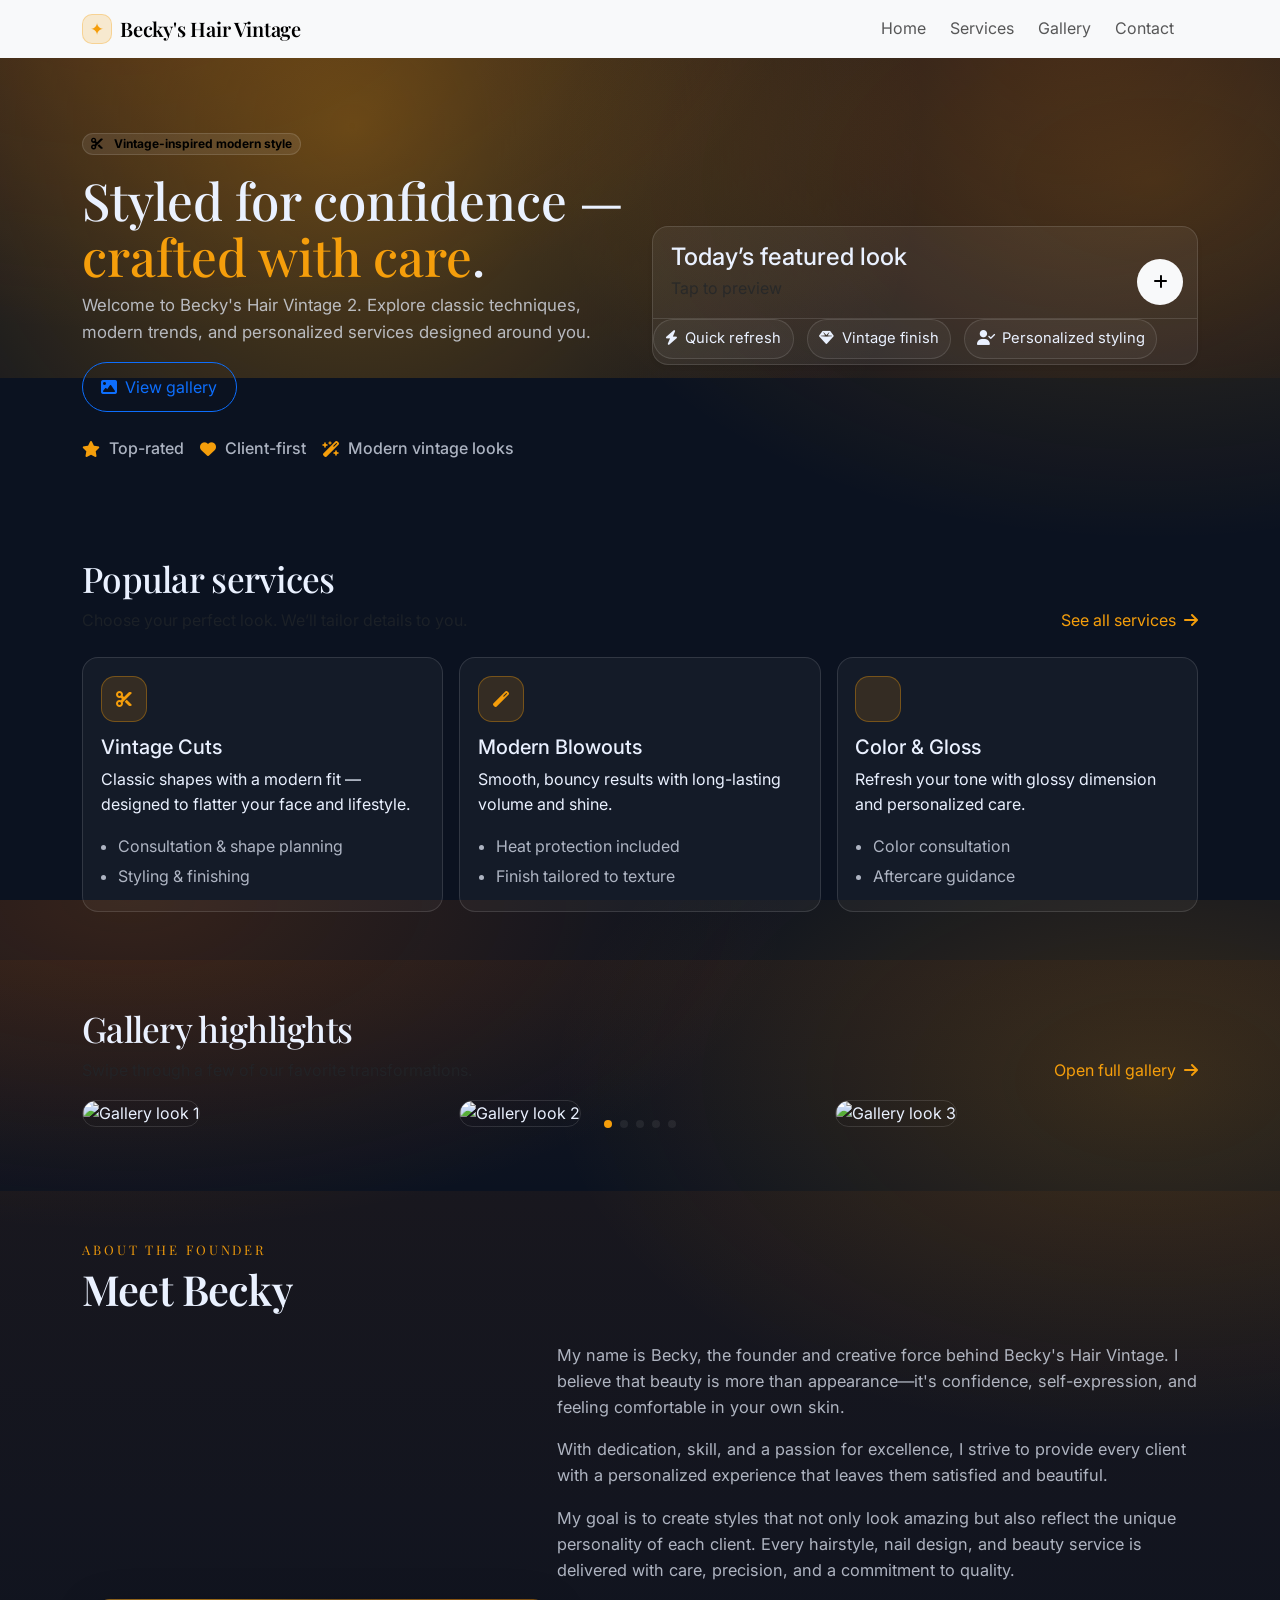
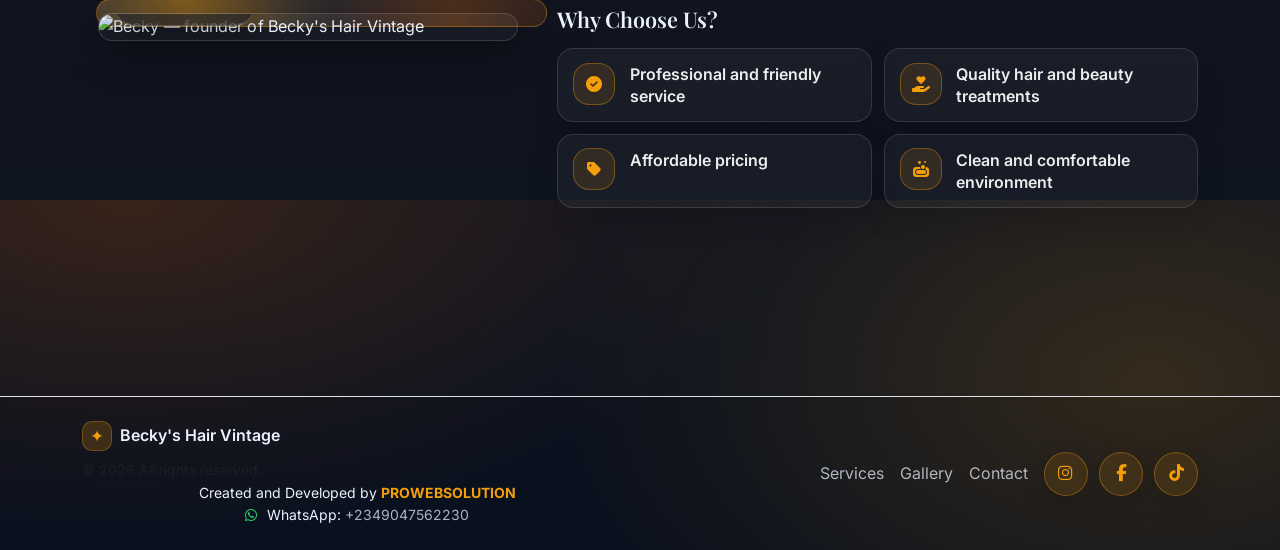
==== index.html @ 11198c38 "Initial commit - BECKY" ====
<!doctype html>
<html lang="en">
  <head>
    <meta charset="utf-8" />
    <meta name="viewport" content="width=device-width, initial-scale=1" />
    <meta name="description" content="Becky's Hair Vintage — professional hair styling, vintage-inspired looks, and bookings." />
    <meta name="theme-color" content="#b45309" />

    <title>Becky's Hair Vintage</title>

    <!-- Google Fonts -->
    <link rel="preconnect" href="https://fonts.googleapis.com" />
    <link rel="preconnect" href="https://fonts.gstatic.com" crossorigin />
    <link href="https://fonts.googleapis.com/css2?family=Playfair+Display:wght@400;600&family=Inter:wght@300;400;600&display=swap" rel="stylesheet" />

    <!-- Bootstrap 5 -->
    <link href="https://cdn.jsdelivr.net/npm/bootstrap@5.3.3/dist/css/bootstrap.min.css" rel="stylesheet" />

    <!-- Font Awesome -->
    <link href="https://cdnjs.cloudflare.com/ajax/libs/font-awesome/6.5.2/css/all.min.css" rel="stylesheet" />

    <!-- AOS -->
    <link href="https://cdn.jsdelivr.net/npm/aos@2.3.4/dist/aos.css" rel="stylesheet" />

    <!-- Swiper -->
    <link href="https://cdn.jsdelivr.net/npm/swiper@11/swiper-bundle.min.css" rel="stylesheet" />

    <!-- GLightbox -->
    <link href="https://cdn.jsdelivr.net/npm/glightbox/dist/css/glightbox.min.css" rel="stylesheet" />

    <!-- Custom styles -->
    <link rel="stylesheet" href="./css/style.css" />

    <!-- Favicons (placeholders) -->
    <link rel="icon" href="./assets/icons/favicon.ico" type="image/x-icon" />
    <link rel="apple-touch-icon" href="./assets/icons/apple-touch-icon.png" />
  </head>

  <body>
    <a class="skip-link" href="#main">Skip to content</a>

    <!-- Header / Navbar -->
    <header class="site-header" data-aos="fade-down">
      <nav class="navbar navbar-expand-lg bg-body-tertiary py-2" aria-label="Primary navigation">
        <div class="container">
          <a class="navbar-brand d-flex align-items-center gap-2" href="./index.html" aria-label="Becky's Hair Vintage 2 Home">
            <span class="brand-mark" aria-hidden="true">✦</span>
            <span class="brand-text">Becky's Hair Vintage</span>
          </a>

          <button
            class="navbar-toggler"
            type="button"
            data-bs-toggle="collapse"
            data-bs-target="#navbarNav"
            aria-controls="navbarNav"
            aria-expanded="false"
            aria-label="Toggle navigation"
          >
            <span class="navbar-toggler-icon" aria-hidden="true"></span>
          </button>

          <div class="collapse navbar-collapse" id="navbarNav">
            <ul class="navbar-nav ms-auto align-items-lg-center gap-lg-2">
              <li class="nav-item"><a class="nav-link" href="./index.html">Home</a></li>
              <li class="nav-item"><a class="nav-link" href="./pages/services.html">Services</a></li>
              <li class="nav-item"><a class="nav-link" href="./pages/gallery.html">Gallery</a></li>

              <li class="nav-item"><a class="nav-link" href="./pages/contact.html">Contact</a></li>
            </ul>

            <div class="ms-lg-3 mt-3 mt-lg-0">

            </div>
          </div>
        </div>
      </nav>
    </header>

    <main id="main" class="site-main">
      <!-- Hero -->
      <section class="hero position-relative overflow-hidden">
        <div class="hero-bg" aria-hidden="true"></div>
        <div class="container py-5 py-lg-6">
          <div class="row align-items-center g-4">
            <div class="col-12 col-lg-6">
              <div class="hero-badge" data-aos="fade-up">
                <span class="badge rounded-pill text-bg-light"><i class="fa-solid fa-scissors me-2" aria-hidden="true"></i> Vintage-inspired modern style</span>
              </div>
              <h1 class="hero-title mt-3" data-aos="fade-up" data-aos-delay="100">
                Styled for confidence —
                <span class="text-accent">crafted with care</span>.
              </h1>
              <p class="hero-lead" data-aos="fade-up" data-aos-delay="200">
                Welcome to Becky's Hair Vintage 2. Explore classic techniques, modern trends, and personalized services designed around you.
              </p>
              <div class="hero-cta d-flex flex-column flex-sm-row gap-2" data-aos="fade-up" data-aos-delay="300">

                <a class="btn btn-outline-primary rounded-pill" href="./pages/gallery.html"><i class="fa-solid fa-image me-2" aria-hidden="true"></i>View gallery</a>
              </div>
              <div class="hero-trust d-flex flex-wrap gap-3 mt-4" data-aos="fade-up" data-aos-delay="350">
                <div class="trust-item"><i class="fa-solid fa-star" aria-hidden="true"></i><span>Top-rated</span></div>
                <div class="trust-item"><i class="fa-solid fa-heart" aria-hidden="true"></i><span>Client-first</span></div>
                <div class="trust-item"><i class="fa-solid fa-wand-magic-sparkles" aria-hidden="true"></i><span>Modern vintage looks</span></div>
              </div>
            </div>

            <div class="col-12 col-lg-6" data-aos="zoom-in" data-aos-delay="150">
              <div class="hero-card shadow-sm">
                <div class="hero-card-top">
                  <h2 class="h4 mb-1">Today’s featured look</h2>
                  <p class="text-muted mb-0">Tap to preview</p>
                </div>

                <div class="hero-preview ratio ratio-16x10">
                  <img
                    src="./assets/images/hero-featured.jpg"
                    alt="Featured vintage hairstyle preview"
                    loading="lazy"
                  />
                  <a
                    href="./assets/images/hero-featured.jpg"
                    class="glightbox btn btn-light rounded-circle preview-btn"
                    aria-label="Preview featured look in a lightbox"
                  >
                    <i class="fa-solid fa-plus" aria-hidden="true"></i>
                  </a>
                </div>

                <div class="hero-card-bottom d-flex gap-2 flex-wrap">
                  <span class="chip"><i class="fa-solid fa-bolt" aria-hidden="true"></i>Quick refresh</span>
                  <span class="chip"><i class="fa-solid fa-gem" aria-hidden="true"></i>Vintage finish</span>
                  <span class="chip"><i class="fa-solid fa-user-check" aria-hidden="true"></i>Personalized styling</span>
                </div>
              </div>
            </div>
          </div>
        </div>
      </section>

      <!-- Services quick grid -->
      <section class="section py-5" aria-labelledby="services-title">
        <div class="container">
          <div class="d-flex align-items-end justify-content-between flex-wrap gap-3 mb-4">
            <div>
              <h2 class="section-title" id="services-title" data-aos="fade-up">Popular services</h2>
              <p class="text-muted mb-0" data-aos="fade-up" data-aos-delay="100">Choose your perfect look. We’ll tailor details to you.</p>
            </div>
            <a class="link-accent" href="./pages/services.html" data-aos="fade-up" data-aos-delay="150">See all services <i class="fa-solid fa-arrow-right ms-1" aria-hidden="true"></i></a>
          </div>

          <div class="row g-3">
            <article class="col-12 col-md-6 col-lg-4" data-aos="fade-up">
              <div class="service-card h-100">
                <div class="service-icon" aria-hidden="true"><i class="fa-solid fa-cut"></i></div>
                <h3 class="h5">Vintage Cuts</h3>
                <p>Classic shapes with a modern fit — designed to flatter your face and lifestyle.</p>
                <ul class="mini-list">
                  <li>Consultation & shape planning</li>
                  <li>Styling & finishing</li>
                </ul>
              </div>
            </article>

            <article class="col-12 col-md-6 col-lg-4" data-aos="fade-up" data-aos-delay="50">
              <div class="service-card h-100">
                <div class="service-icon" aria-hidden="true"><i class="fa-solid fa-wand-magic"></i></div>
                <h3 class="h5">Modern Blowouts</h3>
                <p>Smooth, bouncy results with long-lasting volume and shine.</p>
                <ul class="mini-list">
                  <li>Heat protection included</li>
                  <li>Finish tailored to texture</li>
                </ul>
              </div>
            </article>

            <article class="col-12 col-md-6 col-lg-4" data-aos="fade-up" data-aos-delay="100">
              <div class="service-card h-100">
                <div class="service-icon" aria-hidden="true"><i class="fa-solid fa-sparkles"></i></div>
                <h3 class="h5">Color & Gloss</h3>
                <p>Refresh your tone with glossy dimension and personalized care.</p>
                <ul class="mini-list">
                  <li>Color consultation</li>
                  <li>Aftercare guidance</li>
                </ul>
              </div>
            </article>
          </div>
        </div>
      </section>

      <!-- Gallery teaser (Swiper) -->
      <section class="section section-alt py-5" aria-labelledby="gallery-title">
        <div class="container">
          <div class="d-flex align-items-end justify-content-between flex-wrap gap-3 mb-3">
            <div>
              <h2 class="section-title" id="gallery-title" data-aos="fade-up">Gallery highlights</h2>
              <p class="text-muted mb-0" data-aos="fade-up" data-aos-delay="100">Swipe through a few of our favorite transformations.</p>
            </div>
            <a class="link-accent" href="./pages/gallery.html" data-aos="fade-up" data-aos-delay="150">Open full gallery <i class="fa-solid fa-arrow-right ms-1" aria-hidden="true"></i></a>
          </div>

          <div class="swiper mySwiper" data-aos="fade-up" data-aos-delay="200">
            <div class="swiper-wrapper">
              <div class="swiper-slide">
                <a href="./assets/images/gallery-1.jpg" class="glightbox" aria-label="Open gallery image 1">
                  <img src="./assets/images/gallery-1.jpg" alt="Gallery look 1" loading="lazy" />
                </a>
              </div>
              <div class="swiper-slide">
                <a href="./assets/images/gallery-2.jpg" class="glightbox" aria-label="Open gallery image 2">
                  <img src="./assets/images/gallery-2.jpg" alt="Gallery look 2" loading="lazy" />
                </a>
              </div>
              <div class="swiper-slide">
                <a href="./assets/images/gallery-3.jpg" class="glightbox" aria-label="Open gallery image 3">
                  <img src="./assets/images/gallery-3.jpg" alt="Gallery look 3" loading="lazy" />
                </a>
              </div>
              <div class="swiper-slide">
                <a href="./assets/images/gallery-4.jpg" class="glightbox" aria-label="Open gallery image 4">
                  <img src="./assets/images/gallery-4.jpg" alt="Gallery look 4" loading="lazy" />
                </a>
              </div>
              <div class="swiper-slide">
                <a href="./assets/images/gallery-5.jpg" class="glightbox" aria-label="Open gallery image 5">
                  <img src="./assets/images/gallery-5.jpg" alt="Gallery look 5" loading="lazy" />
                </a>
              </div>
            </div>

            <div class="swiper-pagination" aria-hidden="true"></div>
          </div>
        </div>
      </section>

      <!-- About the Founder -->
      <section class="section section-alt py-5" aria-labelledby="founder-heading">
        <div class="container">
          <div class="d-flex align-items-end justify-content-between flex-wrap gap-3 mb-4">
            <div>
              <div class="founder-kicker" data-aos="fade-up">ABOUT THE FOUNDER</div>
              <h2 class="founder-title" id="founder-heading" data-aos="fade-up" data-aos-delay="100">Meet Becky</h2>
            </div>
          </div>

          <div class="row g-4 align-items-center">
            <div class="col-12 col-lg-5">
              <div class="founder-portrait-wrap" data-aos="zoom-in" data-aos-delay="150">
                <div class="founder-frame" aria-hidden="true"></div>
                <figure class="founder-portrait m-0">
                  <img
                    src="./assets/images/profile.jpg"
                    alt="Becky — founder of Becky's Hair Vintage"
                    loading="lazy"
                  />
                  <figcaption class="founder-portrait-caption">
                    <span class="founder-caption-pill"><i class="fa-solid fa-gem" aria-hidden="true"></i> Luxury care</span>
                  </figcaption>
                </figure>
              </div>
            </div>

            <div class="col-12 col-lg-7">
              <div class="founder-content">
                <div class="founder-text" data-aos="fade-up">
                  <p class="mb-3">
                    My name is Becky, the founder and creative force behind Becky's Hair Vintage. I believe that beauty is more than appearance—it's confidence, self-expression, and feeling comfortable in your own skin.
                  </p>
                  <p class="mb-3">
                    With dedication, skill, and a passion for excellence, I strive to provide every client with a personalized experience that leaves them satisfied and beautiful.
                  </p>
                  <p class="mb-4">
                    My goal is to create styles that not only look amazing but also reflect the unique personality of each client. Every hairstyle, nail design, and beauty service is delivered with care, precision, and a commitment to quality.
                  </p>
                </div>

                <h3 class="founder-subtitle" data-aos="fade-up" data-aos-delay="80">Why Choose Us?</h3>

                <div class="founder-features" role="list" aria-label="Why choose Becky's Hair Vintage">
                  <div class="feature-card" role="listitem" data-aos="fade-up">
                    <div class="feature-icon" aria-hidden="true"><i class="fa-solid fa-circle-check"></i></div>
                    <div class="feature-body">Professional and friendly service</div>
                  </div>
                  <div class="feature-card" role="listitem" data-aos="fade-up" data-aos-delay="50">
                    <div class="feature-icon" aria-hidden="true"><i class="fa-solid fa-hand-holding-heart"></i></div>
                    <div class="feature-body">Quality hair and beauty treatments</div>
                  </div>
                  <div class="feature-card" role="listitem" data-aos="fade-up" data-aos-delay="100">
                    <div class="feature-icon" aria-hidden="true"><i class="fa-solid fa-tag"></i></div>
                    <div class="feature-body">Affordable pricing</div>
                  </div>
                  <div class="feature-card" role="listitem" data-aos="fade-up" data-aos-delay="150">
                    <div class="feature-icon" aria-hidden="true"><i class="fa-solid fa-soap"></i></div>
                    <div class="feature-body">Clean and comfortable environment</div>
                  </div>
                  <div class="feature-card" role="listitem" data-aos="fade-up" data-aos-delay="200">
                    <div class="feature-icon" aria-hidden="true"><i class="fa-solid fa-house-chimney"></i></div>
                    <div class="feature-body">Home service options available</div>
                  </div>
                  <div class="feature-card" role="listitem" data-aos="fade-up" data-aos-delay="250">
                    <div class="feature-icon" aria-hidden="true"><i class="fa-solid fa-users"></i></div>
                    <div class="feature-body">Customer satisfaction is our priority</div>
                  </div>
                </div>

                <div class="founder-cta" data-aos="fade-up" data-aos-delay="300">

                </div>
              </div>
            </div>
          </div>
        </div>
      </section>

    </main>

    <!-- Footer -->
    <footer class="site-footer border-top">
      <div class="container py-4">
        <div class="row g-3 align-items-center">
          <div class="col-12 col-md-6">
            <div class="d-flex align-items-center gap-2">
              <span class="brand-mark" aria-hidden="true">✦</span>
              <span class="fw-semibold">Becky's Hair Vintage</span>
            </div>
            <p class="text-muted mb-0 mt-2 small">© <span id="year"></span> All rights reserved.</p>
            <p class="footer-dev-credit mb-0 small">Created and Developed by <span class="footer-dev-name">PROWEBSOLUTION</span></p>
            <p class="footer-whatsapp mb-0 small">
              <i class="fa-brands fa-whatsapp footer-whatsapp-icon" aria-hidden="true"></i>
              WhatsApp: <a class="footer-whatsapp-link" href="https://wa.me/2349047562230" target="_blank" rel="noopener noreferrer">+2349047562230</a>
            </p>
          </div>
          <div class="col-12 col-md-6">
            <div class="d-flex flex-column flex-md-row gap-3 align-items-md-center justify-content-md-end">
              <ul class="footer-links list-unstyled d-flex gap-3 justify-content-md-end mb-0">
                <li><a href="./pages/services.html">Services</a></li>
                <li><a href="./pages/gallery.html">Gallery</a></li>

                <li><a href="./pages/contact.html">Contact</a></li>
              </ul>

              <div class="social-icons" aria-label="Social media links">
                <a
                  class="social-icon-btn"
                  href="https://www.instagram.com/glory.onyegbule?igsh=YjY4aDJrampneTNj"
                  target="_blank"
                  rel="noopener noreferrer"
                  aria-label="Instagram"
                >
                  <i class="fa-brands fa-instagram" aria-hidden="true"></i>
                </a>
                <a
                  class="social-icon-btn"
                  href="https://www.facebook.com/profile.php?id=61554486715387"
                  target="_blank"
                  rel="noopener noreferrer"
                  aria-label="Facebook"
                >
                  <i class="fa-brands fa-facebook-f" aria-hidden="true"></i>
                </a>
                <a
                  class="social-icon-btn"
                  href="https://www.tiktok.com/@gloryonyegbuyle?_r=1&_t=ZS-96zW1TzWjn6"
                  target="_blank"
                  rel="noopener noreferrer"
                  aria-label="TikTok"
                >
                  <i class="fa-brands fa-tiktok" aria-hidden="true"></i>
                </a>
              </div>
            </div>
          </div>

        </div>
      </div>
    </footer>

    <!-- Scripts (defer for performance) -->
    <script src="https://cdn.jsdelivr.net/npm/bootstrap@5.3.3/dist/js/bootstrap.bundle.min.js" defer></script>
    <script src="https://cdn.jsdelivr.net/npm/aos@2.3.4/dist/aos.js" defer></script>
    <script src="https://cdn.jsdelivr.net/npm/swiper@11/swiper-bundle.min.js" defer></script>
    <script src="https://cdn.jsdelivr.net/npm/glightbox/dist/js/glightbox.min.js" defer></script>

    <script src="./js/main.js" defer></script>
    <script src="./js/gallery.js" defer></script>
  </body>
</html>
---- css/style.css ----
/*
  Becky's Hair Vintage 2 — Base styles
  Mobile-first, accessible, and production-ready.
*/

:root{
  --bg: #0b1220;
  --surface: #101a2e;
  --surface-2: #0f1830;
  --text: #eaf1ff;
  --muted: rgba(234,241,255,.72);
  --border: rgba(255,255,255,.12);
  --accent: #b45309;
  --accent-2: #f59e0b;
  --primary: #b45309;
  --primary-2: #f59e0b;
  --shadow: 0 10px 30px rgba(0,0,0,.25);
  --radius: 16px;
}

*{box-sizing:border-box}
html,body{height:100%}
body{
  margin:0;
  font-family:"Inter", system-ui, -apple-system, Segoe UI, Roboto, Helvetica, Arial, sans-serif;
  background: radial-gradient(1200px 600px at 10% 0%, rgba(180,83,9,.25), transparent 55%),
              radial-gradient(1000px 600px at 90% 20%, rgba(245,158,11,.18), transparent 60%),
              var(--bg);
  color: var(--text);
  line-height:1.6;
}

a{color:inherit; text-decoration:none}
a:hover{color:var(--primary-2)}

/* Accessibility */
.skip-link{
  position:absolute;
  top:-100px;
  left:12px;
  padding:.6rem .9rem;
  background:#fff;
  color:#000;
  z-index:9999;
  border-radius:999px;
  transition:top .2s ease;
}
.skip-link:focus{top:12px}

:focus-visible{
  outline:3px solid rgba(245,158,11,.9);
  outline-offset:3px;
}

/* Layout helpers */
.site-header{position:sticky; top:0; z-index:1000}
.site-main{min-height:60vh}
.section{padding:0}
.section-title{font-family:"Playfair Display", serif; font-size: clamp(1.5rem, 3vw, 2.2rem); letter-spacing:-.02em}
.section-alt{background: linear-gradient(180deg, rgba(180,83,9,.08), rgba(180,83,9,.00));}

.link-accent{color:var(--primary-2)}
.link-accent:hover{color:var(--primary-2)}

/* Hero */
.hero{padding-top:1.5rem}
.hero-bg{
  position:absolute;
  inset:-100px -80px auto -80px;
  height:420px;
  background: radial-gradient(circle at 30% 40%, rgba(245,158,11,.35), transparent 55%),
              radial-gradient(circle at 80% 10%, rgba(180,83,9,.25), transparent 50%);
  filter: blur(0px);
  pointer-events:none;
}

.hero-title{
  font-family:"Playfair Display", serif;
  font-size: clamp(2rem, 5vw, 3.2rem);
  line-height:1.1;
}
.text-accent{color:var(--primary-2)}

.hero-lead{color:var(--muted); font-size:1.05rem}

.hero-cta .btn{padding:.75rem 1.15rem}

.hero-badge .badge{background: rgba(255,255,255,.08) !important; border:1px solid var(--border)}

.hero-card{
  background: rgba(255,255,255,.06);
  border:1px solid var(--border);
  border-radius: var(--radius);
  box-shadow: var(--shadow);
  overflow:hidden;
}
.hero-card-top{padding:1rem 1.1rem; border-bottom:1px solid var(--border)}
.hero-preview{position:relative}
.hero-preview img{
  width:100%;
  height:100%;
  object-fit:cover;
  display:block;
  transform: scale(1.01);
}
.preview-btn{
  position:absolute;
  inset:auto 14px 14px auto;
  width:46px;
  height:46px;
  display:grid;
  place-items:center;
  border:1px solid var(--border);
}

.chip{
  display:inline-flex;
  align-items:center;
  gap:.45rem;
  padding:.45rem .7rem;
  border-radius:999px;
  border:1px solid var(--border);
  background: rgba(255,255,255,.04);
  margin:0 .35rem .35rem 0;
  font-size:.92rem;
}

/* Navbar brand */
.brand-mark{
  display:inline-grid;
  place-items:center;
  width:30px;
  height:30px;
  border-radius:10px;
  background: rgba(245,158,11,.18);
  border:1px solid rgba(245,158,11,.3);
  color: var(--primary-2);
  font-size:1.05rem;
}
.brand-text{font-family:"Playfair Display", serif; font-weight:600; letter-spacing:-.01em}

/* Trust */
.hero-trust{margin-top:1rem}
.trust-item{display:flex; align-items:center; gap:.55rem; color:var(--muted); font-weight:500}
.trust-item i{color:var(--primary-2)}

/* Cards */
.service-card{
  height:100%;
  padding:1.1rem;
  border-radius: var(--radius);
  border:1px solid var(--border);
  background: rgba(255,255,255,.04);
  transition: transform .15s ease, border-color .15s ease;
}
.service-card:hover{transform: translateY(-2px); border-color: rgba(245,158,11,.55)}
.service-icon{
  width:46px; height:46px;
  border-radius:14px;
  display:grid; place-items:center;
  background: rgba(245,158,11,.14);
  border:1px solid rgba(245,158,11,.35);
  color: var(--primary-2);
  margin-bottom:.8rem;
}
.mini-list{padding-left:1.1rem; color:var(--muted); margin:0}
.mini-list li{margin:.25rem 0}

/* Testimonials */
.testimonial{
  padding:1.1rem;
  border-radius: var(--radius);
  border:1px solid var(--border);
  background: rgba(255,255,255,.04);
}
.avatar{
  width:38px; height:38px;
  border-radius: 14px;
  display:grid; place-items:center;
  background: rgba(245,158,11,.14);
  border:1px solid rgba(245,158,11,.35);
  color: var(--primary-2);
  font-weight:700;
}

/* Swiper */
.mySwiper{padding-bottom:1rem}
.swiper-slide img{width:100%; height:260px; object-fit:cover; border-radius: 14px; border:1px solid var(--border)}
.swiper-pagination-bullet{background: rgba(255,255,255,.35)}
.swiper-pagination-bullet-active{background: var(--primary-2)}

/* Founder */
.founder-kicker{
  font-family:"Playfair Display", serif;
  letter-spacing:.22em;
  font-size:.82rem;
  color: rgba(245,158,11,.95);
}

.founder-title{
  font-family:"Playfair Display", serif;
  font-weight:600;
  letter-spacing:-.02em;
  font-size: clamp(1.75rem, 4vw, 2.6rem);
  margin: .25rem 0 0;
}

.founder-portrait-wrap{
  position:relative;
  display:grid;
  place-items:center;
}

.founder-frame{
  position:absolute;
  width: 100%;
  height: 100%;
  border-radius: 22px;
  background:
    radial-gradient(circle at 20% 10%, rgba(245,158,11,.42), transparent 40%),
    radial-gradient(circle at 80% 90%, rgba(180,83,9,.35), transparent 45%),
    linear-gradient(135deg, rgba(255,255,255,.12), rgba(255,255,255,.02));
  border: 1px solid rgba(245,158,11,.35);
  box-shadow: 0 16px 45px rgba(0,0,0,.28);
  transform: translate(14px, -14px);
  transition: transform .35s ease, box-shadow .35s ease, border-color .35s ease, filter .35s ease;
  filter: saturate(1.05);
}

.founder-portrait{
  position:relative;
  width: min(420px, 100%);
  border-radius: 18px;
  overflow:hidden;
  border:1px solid rgba(255,255,255,.14);
  background: rgba(255,255,255,.04);
  transition: transform .35s ease, box-shadow .35s ease;
  box-shadow: 0 14px 40px rgba(0,0,0,.25);
}

.founder-portrait img{
  width:100%;
  height:100%;
  display:block;
  object-fit: cover;
  transform: scale(1.01);
  transition: transform .55s ease;
}

.founder-portrait-caption{
  position:absolute;
  inset:auto 14px 14px 14px;
}

.founder-caption-pill{
  display:inline-flex;
  align-items:center;
  gap:.55rem;
  padding:.55rem .85rem;
  border-radius:999px;
  background: rgba(11,18,32,.55);
  border:1px solid rgba(255,255,255,.18);
  color: rgba(255,255,255,.92);
  backdrop-filter: blur(10px);
  font-weight:600;
  box-shadow: 0 10px 25px rgba(0,0,0,.22);
}

.founder-portrait-wrap:hover .founder-frame{
  transform: translate(0px, 0px);
  border-color: rgba(245,158,11,.6);
  box-shadow: 0 22px 65px rgba(0,0,0,.35);
}

.founder-portrait-wrap:hover .founder-portrait{
  transform: translateY(-4px);
}

.founder-portrait-wrap:hover .founder-portrait img{
  transform: scale(1.06);
}

.founder-content{
  padding: .25rem 0;
}

.founder-content p{
  color: var(--muted);
  font-size: 1.02rem;
}

.founder-subtitle{
  font-family:"Playfair Display", serif;
  font-weight:600;
  font-size: 1.35rem;
  margin: 1.25rem 0 .95rem;
}

.founder-features{
  display:grid;
  grid-template-columns: 1fr;
  gap: .75rem;
  margin-bottom: 1.15rem;
}

@media (min-width: 768px){
  .founder-features{grid-template-columns: 1fr 1fr;}
}

.feature-card{
  display:flex;
  align-items:flex-start;
  gap: .9rem;
  padding: .85rem .95rem;
  border-radius: var(--radius);
  border:1px solid var(--border);
  background: rgba(255,255,255,.04);
  box-shadow: 0 10px 30px rgba(0,0,0,.12);
}

.feature-icon{
  width:42px;
  height:42px;
  border-radius: 16px;
  display:grid;
  place-items:center;
  background: rgba(245,158,11,.12);
  border:1px solid rgba(245,158,11,.35);
  color: var(--primary-2);
  flex: 0 0 auto;
}

.feature-body{
  font-weight: 600;
  color: rgba(255,255,255,.92);
  line-height: 1.35;
  padding-top: .1rem;
}

.founder-cta-btn{padding: .8rem 1.2rem; letter-spacing: .02em; font-weight:700}

/* Forms (shared) */
.form-card{
  background: rgba(255,255,255,.04);
  border:1px solid var(--border);
  border-radius: var(--radius);
  padding:1.1rem;
}
.label-muted{color:var(--muted)}

/* Footer */
.site-footer{margin-top:2rem; background: rgba(0,0,0,.08)}
.footer-links a{color:var(--muted)}
.footer-links a:hover{color:var(--primary-2)}


.footer-dev-credit,
.footer-whatsapp{
  text-align:center;
}

.footer-dev-name{
  color: var(--primary-2);
  font-weight: 700;
}

.footer-whatsapp-icon{
  color:#25D366;
  margin-right:.4rem;
}

.footer-whatsapp-link{
  color: var(--muted);
  text-decoration: none;
  transition: color .18s ease, transform .18s ease, text-decoration-color .18s ease;
}

.footer-whatsapp-link:hover{
  color:#ffffff;
  transform: translateY(-1px);
  text-decoration: underline;
  text-decoration-color: rgba(245,158,11,.9);
  text-underline-offset: 3px;
}

@media (max-width: 767.98px){
  .site-footer .row{
    text-align:center;
  }
}


/* Social icons (Luxury) */
.social-icons{
  display:flex;
  gap:.7rem;
  flex-wrap:wrap;
  align-items:center;
}

/* Contact page enhancements */
.contact-actions{
  display:flex;
  gap:.7rem;
  flex-wrap:wrap;
  margin-bottom:1rem;
}

.action-btn{
  display:inline-flex;
  align-items:center;
  justify-content:center;
  gap:.5rem;
  padding:.65rem 1rem;
  border-radius:999px;
  border:1px solid var(--border);
  background: rgba(255,255,255,.04);
  color: var(--text);
  transition: transform .18s ease, border-color .18s ease, background .18s ease;
  font-weight:600;
}

.action-btn:hover{
  transform: translateY(-2px);
  border-color: rgba(245,158,11,.65);
  background: rgba(245,158,11,.14);
}

.action-btn:focus-visible{outline:3px solid rgba(245,158,11,.9); outline-offset:3px;}

.action-btn-call{background: rgba(180,83,9,.10);}
.action-btn-whatsapp{border-color: rgba(16,185,129,.45); background: rgba(16,185,129,.10);}
.action-btn-directions{border-color: rgba(59,130,246,.45); background: rgba(59,130,246,.10);}

.info-card{
  background: rgba(255,255,255,.04);
  border:1px solid var(--border);
  border-radius: var(--radius);
  padding: .9rem 1rem;
  margin-top: .75rem;
}

@media (min-width: 992px){
  .contact-info-grid{
    display:grid;
    grid-template-columns: 1fr;
  }
  .info-card{margin-top: .85rem;}
}


.social-icon-btn{
  width:44px;
  height:44px;
  border-radius:999px;
  display:inline-grid;
  place-items:center;
  border:1px solid rgba(245,158,11,.35);
  background: rgba(245,158,11,.12);
  color: var(--primary-2);
  box-shadow: 0 8px 24px rgba(0,0,0,.18);
  transition: transform .18s ease, box-shadow .18s ease, background .18s ease, border-color .18s ease, color .18s ease;
  position:relative;
  overflow:hidden;
}

.social-icon-btn i{font-size:1.05rem}

.social-icon-btn::before{
  content:"";
  position:absolute;
  inset:-2px;
  background: radial-gradient(circle at 30% 20%, rgba(245,158,11,.45), transparent 55%);
  opacity:0;
  transition: opacity .18s ease;
}

.social-icon-btn:hover{
  transform: translateY(-3px);
  border-color: rgba(245,158,11,.7);
  background: rgba(245,158,11,.18);
  box-shadow: 0 14px 38px rgba(0,0,0,.28);
  color: #fff;
}

.social-icon-btn:hover::before{opacity:1}

.social-icon-btn:focus-visible{
  outline:3px solid rgba(245,158,11,.9);
  outline-offset:3px;
}

@media (prefers-reduced-motion: reduce){
  *{scroll-behavior:auto !important}
  .social-icon-btn{transition:none}
}

/* Reduced motion */
@media (prefers-reduced-motion: reduce){
  *{scroll-behavior:auto !important}
}
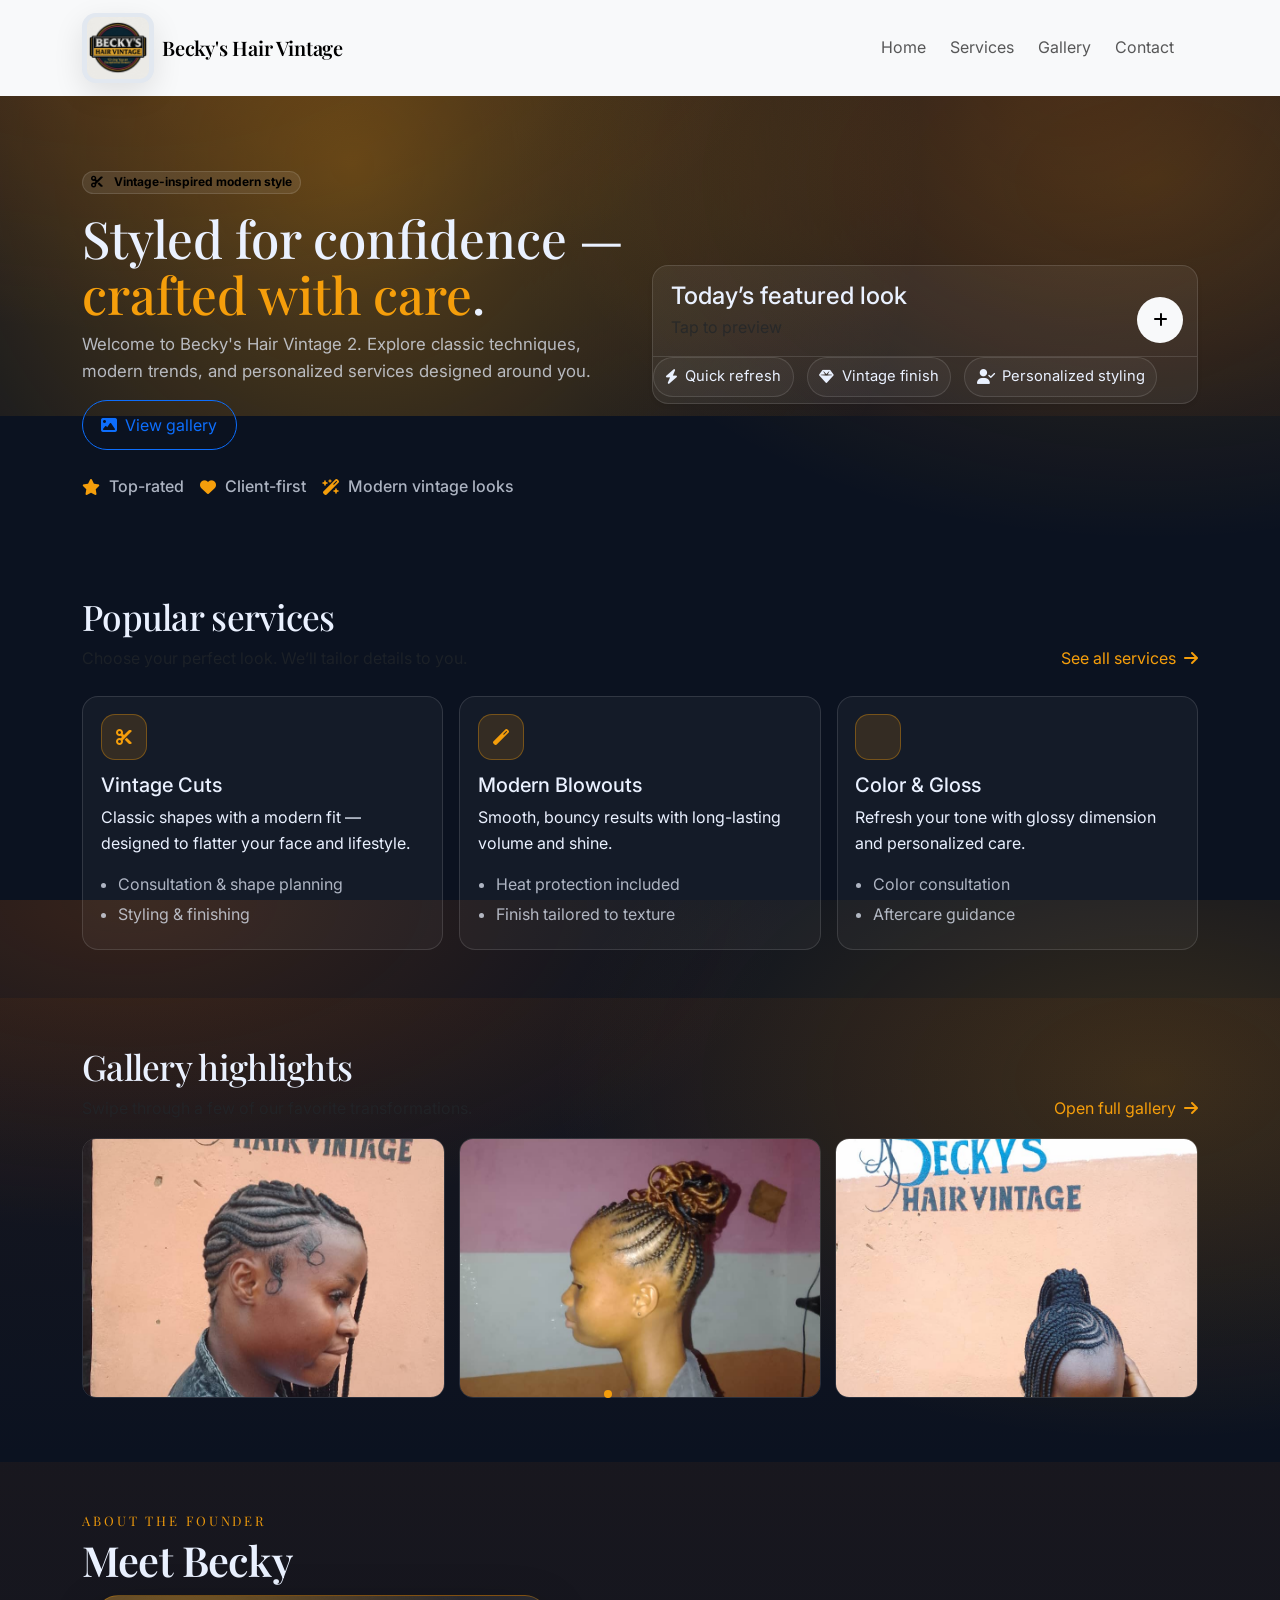
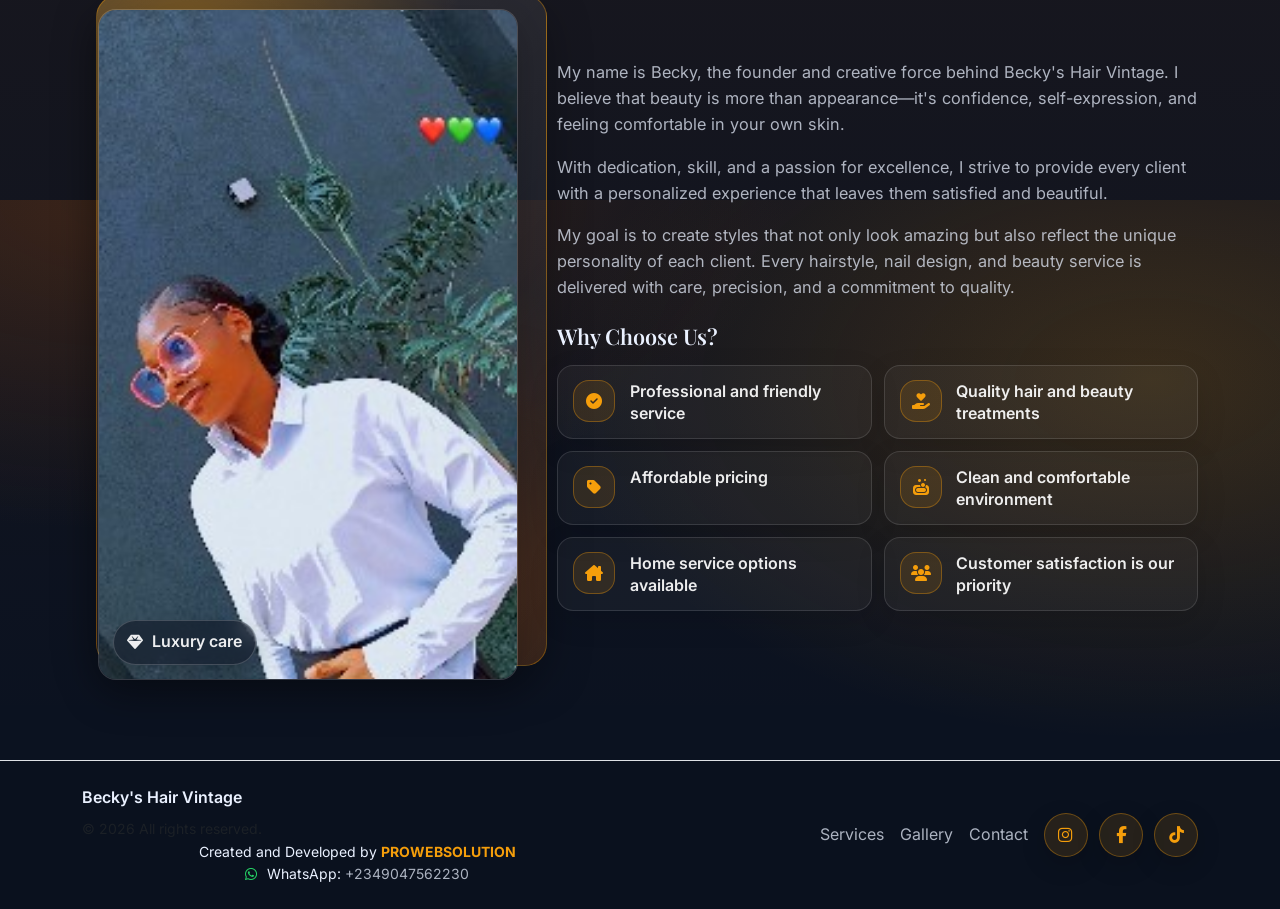
==== commit b9ece326: "Updated website content and design" ====
--- a/index.html
+++ b/index.html
@@ -44,7 +44,7 @@
       <nav class="navbar navbar-expand-lg bg-body-tertiary py-2" aria-label="Primary navigation">
         <div class="container">
           <a class="navbar-brand d-flex align-items-center gap-2" href="./index.html" aria-label="Becky's Hair Vintage 2 Home">
-            <span class="brand-mark" aria-hidden="true">✦</span>
+              <img src="../assets/images/logo.png" alt="Becky's Hair Vintage Logo" />
             <span class="brand-text">Becky's Hair Vintage</span>
           </a>
 
@@ -250,7 +250,7 @@
                 <div class="founder-frame" aria-hidden="true"></div>
                 <figure class="founder-portrait m-0">
                   <img
-                    src="./assets/images/profile.jpg"
+                    src="./assets/images/profile2.jpg"
                     alt="Becky — founder of Becky's Hair Vintage"
                     loading="lazy"
                   />
@@ -321,7 +321,6 @@
         <div class="row g-3 align-items-center">
           <div class="col-12 col-md-6">
             <div class="d-flex align-items-center gap-2">
-              <span class="brand-mark" aria-hidden="true">✦</span>
               <span class="fw-semibold">Becky's Hair Vintage</span>
             </div>
             <p class="text-muted mb-0 mt-2 small">© <span id="year"></span> All rights reserved.</p>
--- a/css/style.css
+++ b/css/style.css
@@ -138,6 +138,35 @@
   font-size:1.05rem;
 }
 .brand-text{font-family:"Playfair Display", serif; font-weight:600; letter-spacing:-.01em}
+
+/* Responsive logo (navbar + footer) */
+.navbar-brand img,
+.site-footer img{
+  width: clamp(44px, 6vw, 72px);
+  height: auto;
+  max-width: 100%;
+  display: block;
+}
+
+/* Match navbar logo background to header/nav background (Bootstrap .bg-body-tertiary) */
+.navbar-brand img{
+  padding: .25rem .3rem;
+  border-radius: 14px;
+  background: #e2e8f0; /* bg-body-tertiary default */
+  box-shadow: 0 10px 30px rgba(0,0,0,.10);
+}
+
+/* Footer logo: clean active border radius */
+.site-footer img{
+  padding: .25rem .3rem;
+  border-radius: 18px;
+  border: 1px solid rgba(255,255,255,.14);
+  background: rgba(255,255,255,.04);
+  box-shadow: 0 12px 35px rgba(0,0,0,.18);
+}
+
+
+
 
 /* Trust */
 .hero-trust{margin-top:1rem}
@@ -500,4 +529,57 @@
   *{scroll-behavior:auto !important}
 }
 
-
+/* Video gallery */
+.video-grid{
+  display:grid;
+  grid-template-columns: 1fr;
+  gap: 1rem;
+}
+
+@media (min-width: 768px){
+  .video-grid{grid-template-columns: 1fr 1fr;}
+}
+
+@media (min-width: 992px){
+  .video-grid{grid-template-columns: 1fr 1fr 1fr 1fr;}
+}
+
+.video-item{
+  border-radius: var(--radius);
+  border:1px solid var(--border);
+  background: rgba(255,255,255,.04);
+  overflow:hidden;
+  transition: transform .15s ease, border-color .15s ease, box-shadow .15s ease;
+}
+
+.video-item:hover{
+  transform: translateY(-3px);
+  border-color: rgba(245,158,11,.55);
+  box-shadow: 0 16px 40px rgba(0,0,0,.18);
+}
+
+.video-frame{
+  background: rgba(255,255,255,.02);
+}
+
+.video-frame video{
+  width: 100%;
+  height: 240px;
+  object-fit: cover;
+  display:block;
+}
+
+@media (min-width: 992px){
+  .video-frame video{height: 220px;}
+}
+
+.video-title{
+  padding: .9rem 1rem;
+  margin: 0;
+  font-size: 1rem;
+  font-weight: 700;
+  color: rgba(255,255,255,.92);
+}
+
+
+
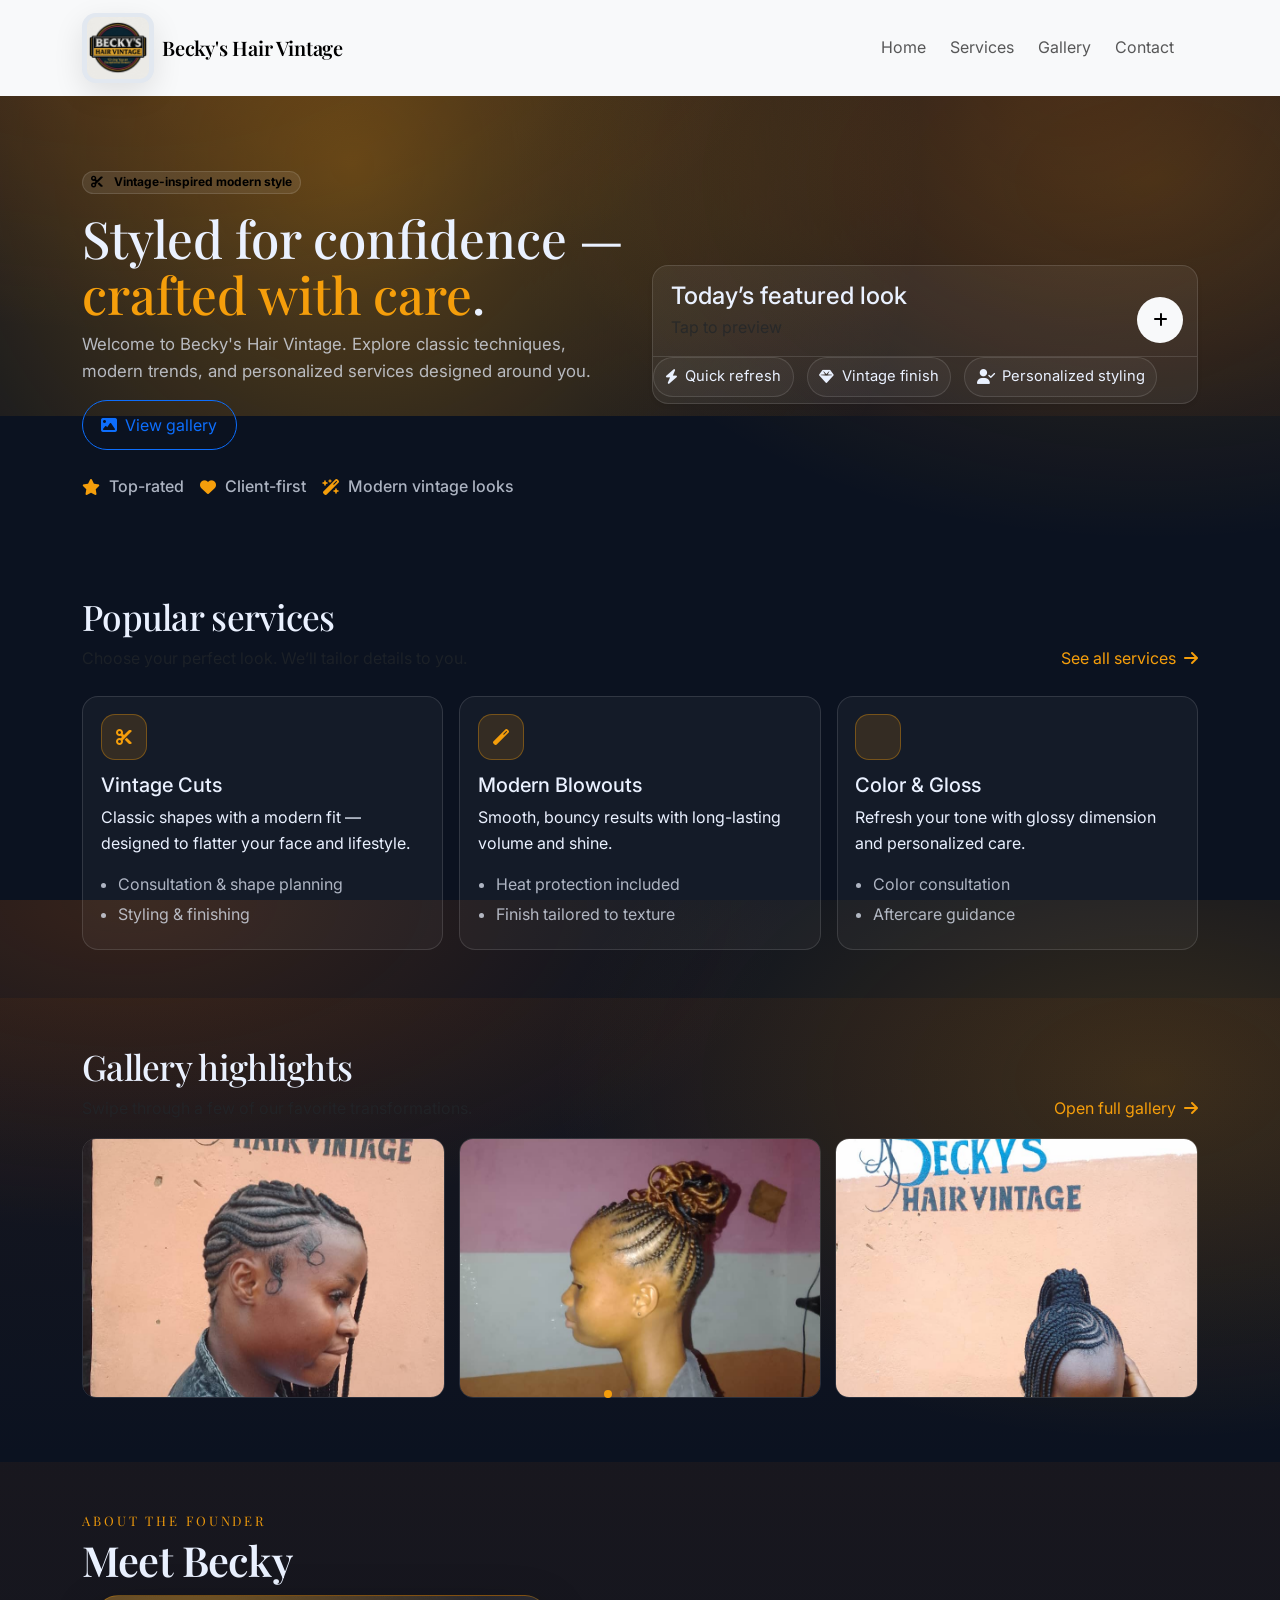
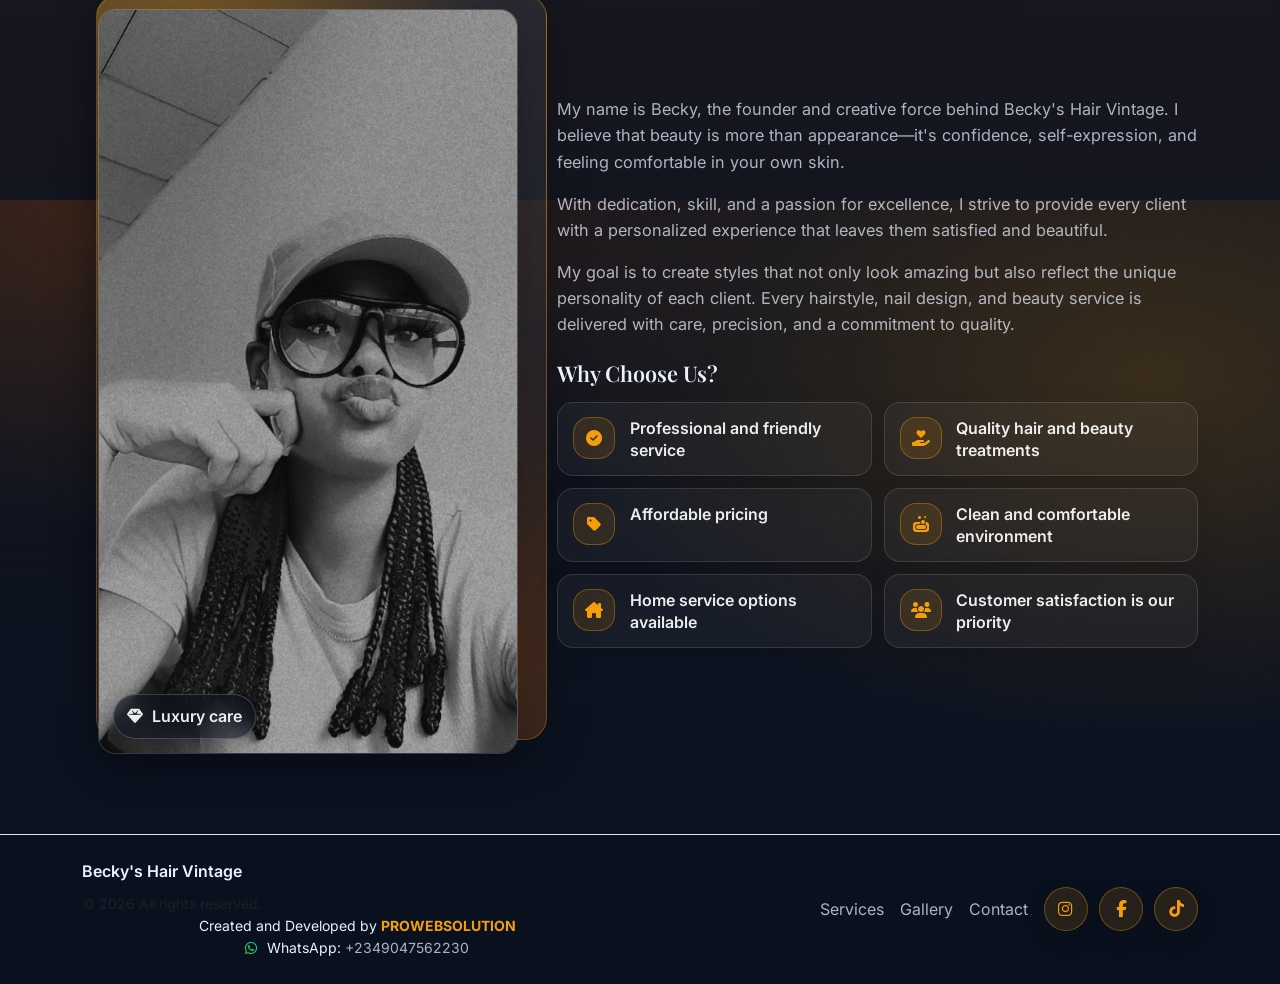
==== commit eba039a2: "updated website content and design" ====
--- a/index.html
+++ b/index.html
@@ -92,7 +92,7 @@
                 <span class="text-accent">crafted with care</span>.
               </h1>
               <p class="hero-lead" data-aos="fade-up" data-aos-delay="200">
-                Welcome to Becky's Hair Vintage 2. Explore classic techniques, modern trends, and personalized services designed around you.
+                Welcome to Becky's Hair Vintage. Explore classic techniques, modern trends, and personalized services designed around you.
               </p>
               <div class="hero-cta d-flex flex-column flex-sm-row gap-2" data-aos="fade-up" data-aos-delay="300">
 
@@ -250,7 +250,7 @@
                 <div class="founder-frame" aria-hidden="true"></div>
                 <figure class="founder-portrait m-0">
                   <img
-                    src="./assets/images/profile2.jpg"
+                    src="./assets/images/profile3.jpg"
                     alt="Becky — founder of Becky's Hair Vintage"
                     loading="lazy"
                   />
